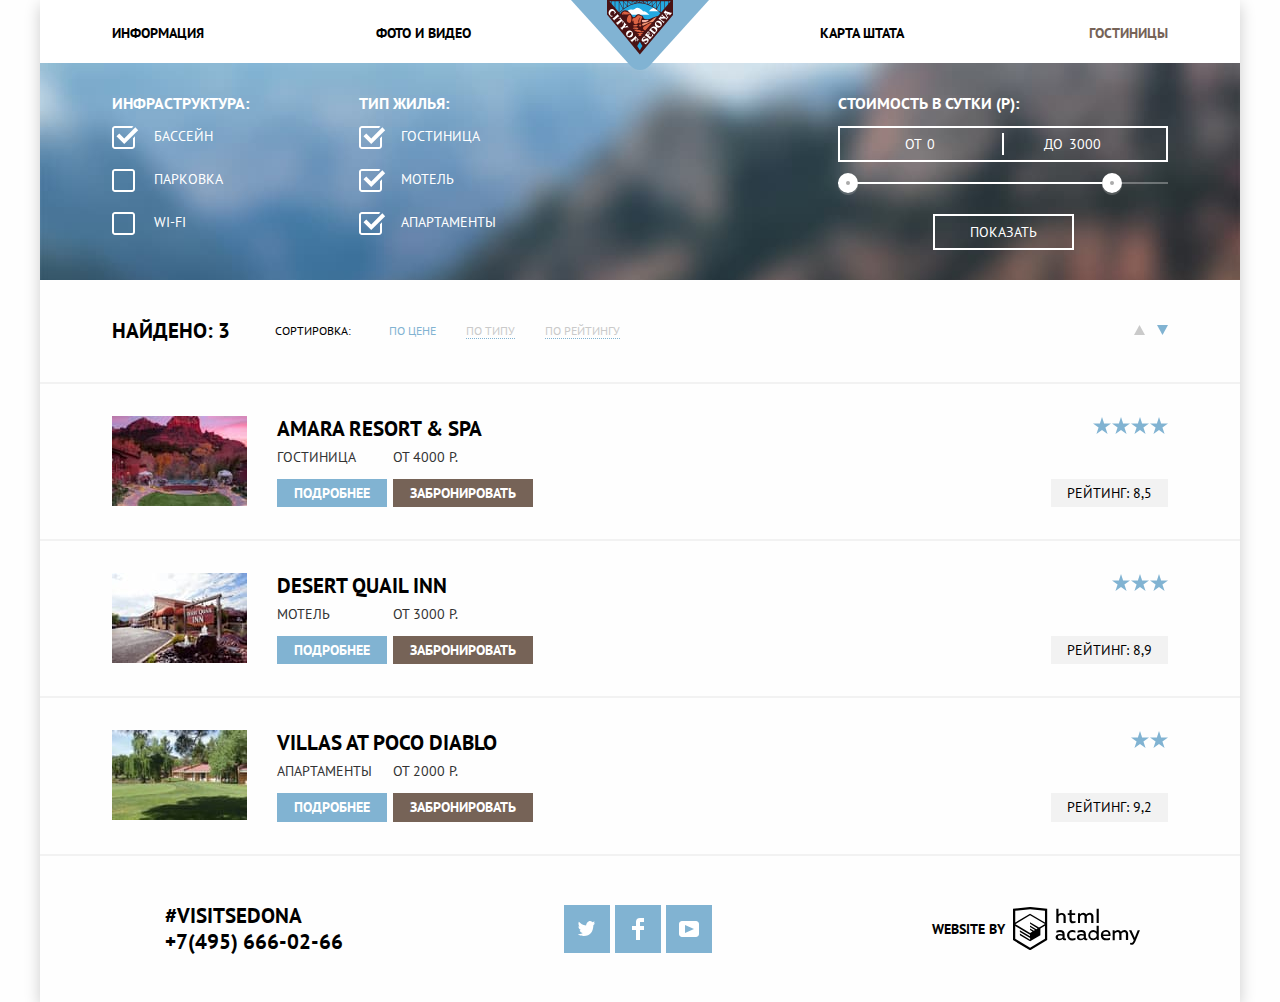
==== catalog.html @ df332812 "Редактирование кода, исправление ошибок" ====
<!DOCTYPE html>
<html lang="ru">

<head>
  <meta charset="utf-8">
  <title>HTML Academy: Седона</title>
  <link href="https://fonts.googleapis.com/css?family=PT+Sans:400,700&display=swap" rel="stylesheet">
  <link href="css/normalize.css" rel="stylesheet">
  <link href="css/style.css" rel="stylesheet">
</head>

<body class="catalog-index">

  <div class="container">
    <header class="page-header">
      <nav class="main-navigation">
        <a href="index.html" class="logo-link">
          <img class="logo-image" src="img/svg/logo-sedona.svg" width="145" height="70" alt="логотип Седона">
        </a>
        <ul class="menu-list">
          <li class="menu-item">
            <a class="menu-link" href="#">Информация</a>
          </li>
          <li class="menu-item">
            <a class="menu-link" href="#">Фото и видео</a>
          </li>
          <li class="menu-item">
            <a class="menu-link" href="#">Карта штата</a>
          </li>
          <li class="menu-item">
            <a class="menu-link menu-link--active">Гостиницы</a>
          </li>
        </ul>
      </nav>
    </header>

    <main>
      <section class="filter">
        <h1 class="visually-hidden">Каталог</h1>
        <form class="filter-form" action="https://echo.htmlacademy.ru" method="post">
          <fieldset class="filter-form-group filter-form-group-first">
            <legend class="filter-heading">Инфраструктура:</legend>
            <ul class="filter-list">
              <li class="filter-item">
                <input class="input-checkbox visually-hidden" id="pool" type="checkbox" name="pool" checked>
                <label for="pool">Бассейн</label>
              </li>
              <li class="filter-item">
                <input class="input-checkbox visually-hidden" id="parking" type="checkbox" name="parking">
                <label for="parking">Парковка</label>
              </li>
              <li class="filter-item">
                <input class="input-checkbox visually-hidden" id="wi-fi" type="checkbox" name="wi-fi">
                <label for="wi-fi">Wi-Fi</label>
              </li>
            </ul>
          </fieldset>
          <fieldset class="filter-form-group filter-form-group-second">
            <legend class="filter-heading">Тип жилья:</legend>
            <ul class="filter-list">
              <li class="filter-item">
                <input class="input-checkbox visually-hidden" id="hotel" type="checkbox" name="hotel" checked>
                <label for="hotel">Гостиница</label>
              </li>
              <li class="filter-item">
                <input class="input-checkbox visually-hidden" id="motel" type="checkbox" name="motel" checked>
                <label for="motel">Мотель</label>
              </li>
              <li class="filter-item">
                <input class="input-checkbox visually-hidden" id="apartments" type="checkbox" name="apartments" checked>
                <label for="apartments">Апартаменты</label>
              </li>
            </ul>
          </fieldset>
          <fieldset class="filter-form-group filter-form-group-third">
            <legend class="filter-heading">Стоимость в сутки (Р):</legend>
            <p class="filter-form-controls">
              <label class="min-price" for="from">от
                <input id="from" class="input-text" type="number" name="min-price" value="0">
              </label>
              <label class="max-price" for="before">до
                <input id="before" class="input-text" type="number" name="max-price" value="3000">
              </label>
            </p>
            <div class="range-controls">
              <div class="scale">
                <div class="bar"></div>
              </div>
              <div class="range-toggle range-toggle-min"></div>
              <div class="range-toggle range-toggle-max"></div>
            </div>
            <button class="button button-tertiary filter-button" type="submit">показать</button>
          </fieldset>
        </form>
      </section>
      <section class="sorting">
        <b class="sorting-title">Найдено: <span class="sorting-title-quantity">3</span></b>
        <h2 class="sorting-subheading">Сортировка:</h2>
        <ul class="sorting-list">
          <li class="sorting-item">
            <input id="price-sorting" class="visually-hidden" type="radio" name="radio" value="price" checked>
            <label class="sorting-label" for="price-sorting">По цене</label>
          </li>
          <li class="sorting-item">
            <input id="type-sorting" class="visually-hidden" type="radio" name="radio" value="type">
            <label class="sorting-label" for="type-sorting">По типу</label>
          </li>
          <li class="sorting-item">
            <input id="rating-sorting" class="visually-hidden" type="radio" name="radio" value="rating">
            <label class="sorting-label" for="rating-sorting">По рейтингу</label>
          </li>
          <li class="sorting-item">
            <input id="rating-sorting-up" class="visually-hidden" type="radio" name="radio-icon" value="up">
            <label class="sorting-label sorting-label--icon" for="rating-sorting-up">
              <span class="visually-hidden">Сортировка по рейтингу вверх</span>
              <svg class="icon icon-up" aria-hidden="true" version="1.1" xmlns="http://www.w3.org/2000/svg"
                xmlns:xlink="http://www.w3.org/1999/xlink" x="0px" y="0px" width="11px" height="10px"
                viewBox="0 0 11 10" enable-background="new 0 0 11 10" xml:space="preserve">
                <polygon points="5.5,0 0,10 11,10 " />
              </svg>
            </label>
          </li>
          <li class="sorting-item">
            <input id="rating-sorting-down" class="visually-hidden" type="radio" name="radio-icon" value="down"
              checked>
            <label class="sorting-label sorting-label--icon" for="rating-sorting-down">
              <span class="visually-hidden">Сортировка по рейтингу вниз</span>
              <svg class="icon icon-down" aria-hidden="true" version="1.1" id="Layer_1"
                xmlns="http://www.w3.org/2000/svg" xmlns:xlink="http://www.w3.org/1999/xlink" x="0px" y="0px"
                width="11px" height="10px" viewBox="0 0 11 10" enable-background="new 0 0 11 10" xml:space="preserve">
                <polyline points="5.5,10 0,0 11,0 " />
              </svg>
            </label>
          </li>
        </ul>
      </section>
      <section class="search-results">
        <h2 class="visually-hidden">Результаты поиска</h2>
        <ul class="catalog-list">
          <li class="catalog-item">
            <div class="catalog-content-wrapper-left">
              <h3 class="catalog-heading">
                <a class="catalog-link" href="#">Amara Resort & Spa</a>
              </h3>
              <div class="catalog-inner-wrapper">
                <div class="catalog-discription-wrapper">
                  <span class="catalog-type">Гостиница</span>
                  <a class="button button-secondary button--details" href="#">Подробнее</a>
                </div>
                <div class="catalog-discription-wrapper">
                  <span class="catalog-cost">От 4000 Р.</span>
                  <button class="button button-primary button--order" type="button">Забронировать</button>
                </div>
              </div>
            </div>
            <div class="catalog-content-wrapper-right">
              <ul class="rating-stars-list">
                <li class="rating-stars-item"></li>
                <li class="rating-stars-item"></li>
                <li class="rating-stars-item"></li>
                <li class="rating-stars-item"></li>
              </ul>
              <span class="catalog-item-rating">Рейтинг: 8,5</span>
            </div>
            <img class="catalog-image" src="img/hotels/amara.jpg" width="135" height="90" alt="Картинка гостиницы">
          </li>
          <li class="catalog-item">
            <div class="catalog-content-wrapper-left">
              <h3 class="catalog-heading">
                <a class="catalog-link" href="#">Desert Quail Inn</a>
              </h3>
              <div class="catalog-inner-wrapper">
                <div class="catalog-discription-wrapper">
                  <span class="catalog-type">Мотель</span>
                  <a class="button button-secondary button--details" href="#">Подробнее</a>
                </div>
                <div class="catalog-discription-wrapper">
                  <span class="catalog-cost">От 3000 Р.</span>
                  <button class="button button-primary button--order" type="button">Забронировать</button>
                </div>
              </div>
            </div>
            <div class="catalog-content-wrapper-right">
              <ul class="rating-stars-list">
                <li class="rating-stars-item"></li>
                <li class="rating-stars-item"></li>
                <li class="rating-stars-item"></li>
              </ul>
              <span class="catalog-item-rating">Рейтинг: 8,9</span>
            </div>
            <img class="catalog-image" src="img/hotels/desert.jpg" width="135" height="90" alt="Картинка мотеля">
          </li>
          <li class="catalog-item">
            <div class="catalog-content-wrapper-left">
              <h3 class="catalog-heading">
                <a class="catalog-link" href="#">Villas at Poco Diablo</a>
              </h3>
              <div class="catalog-inner-wrapper">
                <div class="catalog-discription-wrapper">
                  <span class="catalog-type">Апартаменты</span>
                  <a class="button button-secondary button--details" href="#">Подробнее</a>
                </div>
                <div class="catalog-discription-wrapper">
                  <span class="catalog-cost">От 2000 Р.</span>
                  <button class="button button-primary button--order" type="button">Забронировать</button>
                </div>
              </div>
            </div>
            <div class="catalog-content-wrapper-right">
              <ul class="rating-stars-list">
                <li class="rating-stars-item"></li>
                <li class="rating-stars-item"></li>
              </ul>
              <span class="catalog-item-rating">Рейтинг: 9,2</span>
            </div>
            <img class="catalog-image" src="img/hotels/villas.jpg" width="135" height="90" alt="Картинка аппартаментов">
          </li>
        </ul>
      </section>
    </main>

    <footer class="page-footer">
      <p class="footer-contact">
        <a class="link-hashtag" href="#">#visitsedona</a><br>
        <a class="link-phone" href="tel:+7495660266">+7(495) 666-02-66</a>
      </p>
      <ul class="social-list">
        <li class="social-item">
          <a class="social-link" href="https://twitter.com/?lang=ru"><span class="visually-hidden">Twitter</span>
            <svg class="social-icon" aria-hidden="true" xmlns="http://www.w3.org/2000/svg"
              xmlns:xlink="http://www.w3.org/1999/xlink" width="17" height="15" viewBox="0 0 17 15">
              <path
                d="M10.95.144c1.685-.496 2.984.27 3.577 1.179.673-.231 1.331-.481 2.011-.708a2.345 2.345 0 0 1-.857 1.768c.685.17 1.304-.491 1.304-.491-.169 1-1.006 1.788-1.563 2.024-.231 6.75-3.175 11.217-10.077 11.082h-.446c-.41 0-4.164-.46-4.898-1.887 2.271.196 3.893-.422 4.693-1.177-.96-.3-2.679-.477-2.979-2.95.349.106.564.228 1.19.119C1.705 8.247.374 7.53.448 5.33c.285.328 1.067.536 1.34.472C1.085 5.561-.182 2.442.894.85c1.818 1.854 3.735 3.606 7.152 3.773C8.254 2.33 9.183.793 10.95.144z" />
            </svg></a>
        </li>
        <li class="social-item">
          <a class="social-link" href="https://www.facebook.com/"><span class="visually-hidden">Facebook</span>
            <svg class="social-icon" aria-hidden="true" xmlns="http://www.w3.org/2000/svg" width="12" height="22"
              viewBox="0 0 12 22">
              <path d="M12 4V0H8a4 4 0 0 0-4 4v4H0v4h4v10h4V12h4V8H8V4h4z" /></svg>
          </a>
        </li>
        <li class="social-item">
          <a class="social-link" href="https://www.youtube.com/"><span class="visually-hidden">Youtube</span>
            <svg class="social-icon" aria-hidden="true" xmlns="http://www.w3.org/2000/svg"
              xmlns:xlink="http://www.w3.org/1999/xlink" width="20" height="16" viewBox="0 0 20 16">
              <path
                d="M17 0H3C1.35 0 0 1.35 0 3v10c0 1.65 1.35 3 3 3h14c1.65 0 3-1.35 3-3V3c0-1.65-1.35-3-3-3zM6.027 11.998V4.002L15.014 8l-8.987 3.998z" />
            </svg>
          </a>
        </li>
      </ul>
      <p class="footer-copyright">
        <span class="copyright-text">Website by</span>
        <a class="copyright-link" href="https://htmlacademy.ru/intensive/htmlcss"><span class="visually-hidden">HTML
            ACADEMY</span>
          <svg class="copyright-icon" aria-hidden="true" data-name="Layer 1" xmlns="http://www.w3.org/2000/svg"
            viewBox="0 0 108.08 36.85">
            <path
              d="M44.61,26.88a2,2,0,0,0,.55-0.1v1.33a3.25,3.25,0,0,1-1.18.21,1.67,1.67,0,0,1-1.67-1,4.84,4.84,0,0,1-3.14,1.08c-1.51,0-2.91-.83-2.91-2.55,0-2.13,2-2.79,3.71-2.79a11.08,11.08,0,0,1,2.17.25v-0.3c0-1-.76-1.77-2.19-1.77a7.42,7.42,0,0,0-3,.64v-1.7a10.21,10.21,0,0,1,3.19-.55c2.36,0,3.81,1.12,3.81,3.65v3a0.54,0.54,0,0,0,.49.59h0.17Zm-6.44-1.13A1.35,1.35,0,0,0,39.63,27h0.11a3.39,3.39,0,0,0,2.41-1V24.58a9.72,9.72,0,0,0-1.81-.21c-1,0-2.16.33-2.16,1.38h0Zm12.36-6.11a5,5,0,0,1,2.57.64V22a4.08,4.08,0,0,0-2.3-.7,2.75,2.75,0,1,0,0,5.49,5,5,0,0,0,2.43-.64v1.71a6.27,6.27,0,0,1-2.76.57A4.21,4.21,0,0,1,46,24.51q0-.21,0-0.41a4.32,4.32,0,0,1,4.18-4.46h0.38Zm12.17,7.24a2,2,0,0,0,.55-0.1v1.33a3.25,3.25,0,0,1-1.18.21,1.67,1.67,0,0,1-1.67-1,4.84,4.84,0,0,1-3.14,1.08c-1.51,0-2.91-.83-2.91-2.55,0-2.13,2-2.79,3.71-2.79a11.08,11.08,0,0,1,2.17.25v-0.3c0-1-.76-1.77-2.19-1.77a7.42,7.42,0,0,0-3,.64v-1.7a10.21,10.21,0,0,1,3.19-.55c2.36,0,3.81,1.12,3.81,3.65v3a0.54,0.54,0,0,0,.49.59h0.17Zm-6.44-1.13A1.35,1.35,0,0,0,57.73,27h0.11a3.39,3.39,0,0,0,2.41-1V24.58a9.72,9.72,0,0,0-1.81-.21c-1.06,0-2.16.33-2.16,1.38h0ZM73,16V28.2H71.35V26.88a3.88,3.88,0,0,1-3.19,1.54,4.4,4.4,0,0,1,0-8.78,3.81,3.81,0,0,1,3,1.3V16H73Zm-4.53,5.22a2.76,2.76,0,1,0,0,5.52A2.86,2.86,0,0,0,71.15,25V23A2.91,2.91,0,0,0,68.49,21.27ZM79,19.64c3.31,0,4.46,2.68,3.92,5.09H76.7c0.21,1.5,1.67,2.11,3.19,2.11a6.11,6.11,0,0,0,2.64-.59v1.6a7.14,7.14,0,0,1-3,.57C77,28.42,74.78,27,74.78,24a4.18,4.18,0,0,1,4-4.39H79Zm0.09,1.54a2.28,2.28,0,0,0-2.44,2.1v0.06H81.3A2,2,0,0,0,79.13,21.18Zm5.73,7V19.87h1.65v1a3.81,3.81,0,0,1,2.78-1.27A2.86,2.86,0,0,1,91.89,21a4.12,4.12,0,0,1,2.91-1.33A3.06,3.06,0,0,1,98,23V28.2h-1.9V23.05a1.59,1.59,0,0,0-1.42-1.75H94.42a2.8,2.8,0,0,0-2.07,1.12V28.2h-1.9V23.05A1.59,1.59,0,0,0,89,21.31H88.8a3,3,0,0,0-2.21,1.29v5.63H84.86Zm21.31-8.33h1.9l-3.91,9.46c-0.9,2.17-2.09,2.86-3.35,2.86a4.76,4.76,0,0,1-1.1-.14V30.46a2.86,2.86,0,0,0,.85.12c0.9,0,1.58-.64,2.07-1.9l0.17-.42-4-8.4h2l2.86,6.29ZM38.73,1.46V6.22a3.81,3.81,0,0,1,2.7-1.14,3.25,3.25,0,0,1,3.44,3.4v5.15H43V8.72a1.81,1.81,0,0,0-1.61-2h-0.3a2.93,2.93,0,0,0-2.32,1.39v5.52h-1.9V1.46h1.9ZM49.94,2.31v3h3V6.91h-3v3.81c0,1.1.5,1.46,1.58,1.46a4.49,4.49,0,0,0,1.69-.33v1.6A6.8,6.8,0,0,1,51,13.8a2.55,2.55,0,0,1-2.86-2.74V6.89H46.58V5.26h1.5V2.74Zm5.4,11.31V5.28H57v1A3.81,3.81,0,0,1,59.77,5a2.86,2.86,0,0,1,2.6,1.33A4.12,4.12,0,0,1,65.28,5,3.06,3.06,0,0,1,68.44,8.4v5.21h-1.9V8.46a1.59,1.59,0,0,0-1.42-1.75H64.89a2.8,2.8,0,0,0-2.07,1.12v5.78h-1.9V8.46A1.59,1.59,0,0,0,59.5,6.71H59.27A3,3,0,0,0,57.06,8v5.63H55.34ZM71.17,1.45H73V13.6H71.17V1.45ZM14.71,0H14.55L0,1.54V28.21l14.55,8.66,14.55-8.66V1.54Zm12.5,27.1L14.55,34.64,1.9,27.12V16.18l12.59,7.5V25L5.86,19.9v1.31l8.68,5.21v1.39L5.87,22.65V24l8.68,5.21,8.75-5.24V18.31L27.2,16V27.12Zm0-12.53-3.48,2-1.6,1L14.51,13v1.31L21,18.23H21l-0.14.09-1,.54-5.37-3.2V17l4.24,2.52-1,.67-3.2-1.9v1.31l2.1,1.24L14.5,22.1,2,14.65,14.51,7.11Zm0-1.32L14.49,5.76,1.91,13.25v-10L14.56,1.92,27.21,3.25v10h0Z"
              transform="translate(0 -0.02)" />
          </svg>
        </a>
      </p>
    </footer>
  </div>

</body>

</html>
---- css/style.css ----
html {
  box-sizing: border-box;
}

body {
  margin: 0;
  padding: 0;
  font-family: 'PT Sans', Arial sans-serif;
  font-size: 14px;
  font-weight: 700;
  color: #000000;
  text-transform: uppercase;
  background-color: #f2f2f2;
  background-position: top center;
  background-repeat: no-repeat;
}

html { 
  box-sizing: border-box; 
}

*, *::before, 
*::after { 
  box-sizing: inherit; 
}

.catalog-index {
  background-color: #fefefe;
}

.visually-hidden:not(:focus):not(:active),
input[type="checkbox"].visually-hidden,
input[type="radio"].visually-hidden {
  position: absolute;
  width: 1px;
  height: 1px;
  margin: -1px;
  border: 0;
  padding: 0;
  white-space: nowrap;
  clip-path: inset(100%);
  clip: rect(0 0 0 0);
  overflow: hidden;
}

a {
  text-decoration: none;
}

img {
  max-width: 100%;
}

.container {
  position: relative;
  max-width: 1200px;
  margin: 0 auto;
  box-shadow: 0 5px 15px 0 rgba(0, 1, 1, 0.2);
}

/* ----------------------------Header------------------------------------- */

.page-header {
  background-color: #ffffff;
}

.menu-list {
  list-style: none;
  display: flex;
  flex-wrap: wrap;
  align-items: center;
  padding: 0;
  margin: 0;
}

.menu-link {
  color: #000000;
  line-height: 26px;
}

.menu-link:hover,
.menu-link:focus {
  color: #81b3d2;
}

.menu-link:active {
  color: #cacaca;
}

fieldset {
  border: none;
}

.logo-link {
  position: fixed;
  top: 0;
  left: 50%;
  transform: translateX(-50%);
  z-index: 1;
}

.menu-item {
  width: 25%;
  margin-top: 20px;
  margin-bottom: 17px;
}

.menu-item:nth-child(4n+3),
.menu-item:nth-child(4n+4) {
  text-align: right;
}

.main-navigation {
  padding: 0 72px;
}


/* ----------------------------Main------------------------------------- */

.greeting {
  position: relative;
  background-image: url("../img/background/backgroundlogo.jpg");
  background-repeat: no-repeat;
  text-align: center;
  padding: 75px 0;
}

.advantages {
  background-color: #ffffff;
}

.advantages-heading {
  font-size: 21px;
  line-height: 26px;
  width: 617px;
  margin:0 auto;
  text-align: center;
  padding-top: 60px;
  padding-bottom: 30px;
}

.advantages-text {
  line-height: 26px;
  font-weight: 400;
  color: #333333;
  text-align: center;
  margin: 0;
  padding-bottom: 52px;
}

.advantages-list {
  display: flex;
  flex-wrap: wrap;
  list-style: none;
  margin: 0;
  padding: 0;
  list-style-type: none; 
  counter-reset: item; 
}

.advantages-item-wrapper::before,
.advantages-item:nth-child(n+3)::before {
  content: '- №'counter(item)' -'; /* Добавляем к числам скобку */ 
  counter-increment: item; /* Задаём имя счетчика */
  font-weight: 400;
  margin-bottom: 25px;
}

.search {
  background-color: #ffffff;
  padding-top: 55px;
}

.search-heading {
  max-width: 445px;
  font-size: 30px;
  line-height: 36px;
  text-align: center;
  margin: 0 auto;
  margin-bottom: 38px;
}

.search-text {
  line-height: 24px;
  font-weight: 400;
  color: #333333;
  width: 450px;
  text-align: center;
  margin: 0 auto;
  margin-bottom: 53px;
}

.button {
  color: #ffffff;
  border: none;
  text-transform: uppercase;
  text-align: center;
  font-weight: 700;
  cursor: pointer;
  font-size: 14px;
}

.button-primary {
  background-color: #766357;
  padding: 0;
  padding: 6px 17px;
}

.search-modal-button {
  width: 570px;
  font-size: 21px;
  line-height: 26px;
  position: relative;
  display: block;
  margin: 0 auto;
  padding: 35px 100px;
}

.button-primary:hover,
.button-primary:focus {
  background-color: #604e43;
}

.button-primary:active {
  background-color: #503e33;
  color: #928a85;
}

.search-form {
  background-color: #ffffff;
  width: 570px;
  display: flex;
  flex-wrap: wrap;
  position: absolute;
  left: 50%;
  transform: translatex(-50%);
  padding: 55px;
  box-shadow: 3px 3px 7px 0px rgb(0, 0, 0, 0.35);
}

.feedback-field {
  background-color: #f2f2f2;
  border: none;
  font-size: 14px;
  font-weight: 700;
  text-transform: uppercase;
}

.feedback-field:hover {
  background-color: #ebebeb;
}

.feedback-field:focus {
  background-color: #ffffff;
  outline-color: #e5e5e5 ;
}

.search-label {
  line-height: 26px;
}

.button-secondary {
  background-color: #81b3d2;
}

.button-secondary:hover,
.button-secondary:focus {
  background-color: #669ec0;
}

.button-secondary:active {
  background-color: #5496bd;
  color: #88b6d1;
}

.catalog-list {
  list-style: none;
  margin: 0;
  padding: 0;
}

.catalog-heading {
  font-size: 21px;
  line-height: 26px;
  margin: 0;
  padding: 0;
  margin-bottom: 7px;
}

.button--details {
  display: inline-block;
  padding: 6px 17px;
}

.catalog-link {
  color: #000000;
}

.catalog-link:hover,
.catalog-link:focus {
  color: #81b3d2;
}

.catalog-link:active {
  color: #cacaca;
}

.catalog-type,
.catalog-cost {
  color: #333333;
  font-weight: 400;
  display: block;
}

.catalog-item-rating {
  background-color: #f2f2f2;
  font-weight: 400;
  display: block;
  padding: 6px 16px;
}

.advantages-title {
  text-align: center;
  font-size: 21px;
  margin: 0;
  max-width: 200px;
  order: -1;
  margin-bottom: 25px;
}

.item-text {
  font-weight: 400;
  margin: 0;
  text-align: center;
}

.advantages-sublist {
  list-style: none;
  margin: 0;
  padding: 0;
  display: flex;
}

.advantages-subtitle {
  font-size: 21px;
  color: #000000;
  margin: 0;
  text-align: center;
  margin-bottom: 30px;
}

.advantages-subtext {
  font-weight: 400;
  color: #333333;
  text-align: center;
  margin: 0;
}

.infrastructure {
  border: none;
}

.filter-heading {
  font-size: 16px;
  line-height: 21px;
  color: #ffffff;
  margin-bottom: 12px;
}

.filter {
  background-image: url("../img/background/filterbackground.jpg");
  background-repeat: no-repeat;
}

.filter-list,
.sorting-list {
  list-style: none;
  margin: 0;
  padding: 0;
}

.input-checkbox + label {
  color: #ffffff;
  font-weight: 400;
  cursor: pointer;
}

.input-text {
  background-color: transparent;
  border: 2px solid #ffffff;
}

.input-text[type="text"] {
  color: #ffffff;
  text-transform: uppercase;
  font-weight: 400;
}

.filter-button {
  background-color: transparent;
  border: 2px solid #ffffff;
  font-weight: 400;
  padding: 8px 35px;
  display: block;
  margin: 0 auto;
}

.filter-button:hover,
.filter-button:focus {
  background-color: #ffffff;
  color: #000000;
}

.sorting {
  background-color: #fefefe;
  display: flex;
  align-items: center;
  padding: 32px 72px;
  border-bottom: 2px solid #f2f2f2;
}

.search-results {
  background-color: #fefefe;
}

.sorting-title,
.sortting-title-quantity {
  font-size: 21px;
  line-height: 26px;
}

.sorting-title {
  margin-right: 45px;
}

.sorting-subheading {
  font-size: 12px;
  line-height: 18px;
  font-weight: 400;
  margin-right: 38px;
}

.sorting-label {
  font-size: 12px;
  line-height: 18px;
  font-weight: 400;
}

.menu-link--active {
  color: #766357;
}

.menu-link--active:hover,
.menu-link--active:focus,
.menu-link--active:active {
  color:  #766357;
}

.search-submit {
  width: 100%;
  font-size: 21px;
  line-height: 26px;
  padding: 20px 50px;
}

.advatages-heading-wrapper {
  display: flex;
  flex-direction: column;
}

.poligon {
  position: absolute;
  bottom: -2px;
  left: 0;
  width: 100%;
  fill: #ffffff;
}

.advantages-item {
  display: flex;
  flex-wrap: wrap;
}

.advantages-item:nth-child(1),
.advantages-item:nth-child(2) {
  width: 100%;
}

.advantages-item:nth-child(n+3),
.advantages-subitem {
  background-color: #eeeeee;
  max-width: calc(100% / 3);
  padding: 40px 69px 40px;
  flex-direction: column;
  align-items: center;
  display: flex;
}

.advantages-subitem {
  display: flex;
  flex-direction: column;
  align-items: center;
  padding: 40px 55px 40px;
}

.advantages-item-wrapper {
  max-width: 400px;
  display: flex;
  flex-direction: column;
  align-items: center;
  background-color: #81b3d2;
  color: #ffffff;
  padding: 40px 60px 40px;
}

.field-wrapper {
  margin: 0;
  margin-bottom: 30px;
  display: flex;
  justify-content: space-between;
  align-items: center;
}

.field-wrapper:nth-child(1),
.field-wrapper:nth-child(2) {
  width: 100%;
}

.field-wrapper:nth-child(3),
.field-wrapper:nth-child(4) {
  width: 50%;
}

.field-wrapper:nth-child(4) {
  padding-left: 53px;
}

.sorting-list {
  display: flex;
  flex-grow: 1;
}

.sorting-item:nth-child(-n+2) {
  margin-right: 30px;
}

.sorting-item:nth-child(3) {
  margin-right: auto;
}

.sorting-item:last-of-type {
  margin-left: 12px;
}

.catalog-item {
  display: flex;
  border-bottom: 2px solid #f2f2f2;
  padding: 32px 72px;
}

.catalog-image {
  order: -1;
  margin-right: 30px;
}

.rating-stars-list {
  list-style: none;
  margin: 0;
  padding: 0;
  display: flex;
}

.filter-form {
  display: flex;
  padding: 30px 72px;
}

.filter-item:not(:last-child) {
  margin-bottom: 20px;
}

.catalog-content-wrapper {
  display: flex;
  flex-wrap: wrap;
}

.advantages-subitem::before {
  content: "";
  display: block;
  width: 80px;
  height: 82px;
  background-repeat: no-repeat;
  background-position: center;
  background-size: contain;
  margin-bottom: 30px;
}

.advantages-subitem--house::before {
  background-image: url("../img/svg/icon-house.svg");
}

.advantages-subitem--burger::before {
  background-image: url("../img/svg/icon-burger.svg");
}

.advantages-subitem--box::before {
  background-image: url("../img/svg/icon-box.svg");
}

.advantages-image-right {
  width: 800px;
  height: 256px;
  background: url("../img/background/sedona.jpg") no-repeat center;
}

.advatages-image-left {
  width: 800px;
  height: 256px;
  background: url("../img/background/devil-bridge.jpg") no-repeat center;
  order: -1;
}

.catalog-content-wrapper-left {
  margin-right: auto;
}

input[type="radio"] + label {
  border-bottom: 1px dotted #81b3d2;
  color: #cacaca;
  cursor: pointer;
}

input[type="radio"]:checked + label {
  color: #81b3d2;
  border-bottom: none; 
}

input::-webkit-outer-spin-button,
input::-webkit-inner-spin-button {
    display: none;
}

input::-webkit-inner-spin-button {
  display: none;
}

.feedback-field-date {
  width: 345px;
  padding-top: 14px;
  padding-right: 9px;
  padding-bottom: 14px;
  padding-left: 13px;
}

.feedback-field-number {
  width: 114px;
  padding: 14px 13px;
  text-align: center;
}

.feedback-field-date::after {
  content: "";
  width: 25px;
  height: 25px;
  background: url("../img/svg/calendar.svg") no-repeat center;
}

.input-checkbox + label::before {
  content: "";
  background-image: url("../img/svg/checkbox-off.svg");
  background-position: left;
  background-repeat: no-repeat;
  display: inline-block;
  vertical-align: middle;
  margin-right: 15px;
  width: 27px;
  height: 23px;
  cursor: pointer;
}

.input-checkbox:checked + label::before {
  content: "";
  background-image: url("../img/svg/checkbox-on.svg");
  background-position: left;
  background-repeat: no-repeat;
  display: inline-block;
  vertical-align: middle;
  margin-right: 15px;
  width: 27px;
  height: 23px;
  cursor: pointer;
}

.filter-form-group {
  margin: 0;
  padding: 0;
}

.filter-form-group-first {
  margin-right: 110px;
}

.rating-stars-list {
  list-style: none;
  margin: 0;
}

.rating-stars-item {
  width: 19px;
  height: 19px;
  background-image: url("../img/svg/star.svg");
  background-repeat: no-repeat;
  background-position: center;
}

.catalog-content-wrapper-right {
  display: flex;
  flex-direction: column;
  justify-content: space-between;
  align-items: flex-end;
}

.map {
  display: block;
}

.advantages-item-simple .advantages-title {
  width: 160px;
}

.icon {
  fill: #cacaca;
}

input[type="radio"]:hover + label {
  color: #81b3d2;
  border-bottom: none;
}

input[type="radio"]:active + label {
  color: #000000;
  border-bottom: none;
}

input[type="radio"] + .sorting-label--icon {
  border-bottom: none;
}

.filter-form-group-third {
  margin-left: auto;
}

/*---------------------- Фильтр-------------------------------- */

.filter-form-group-third {
  width: 330px;
}

.filter-form-controls {
  position: relative;
  margin: 0;
  margin-bottom: 20px;
  height: 36px;
  border: 2px solid #ffffff;
}

.filter-form-controls::after {
  content: "";
  position: absolute;
  width: 2px;
  height: 22px;
  background-color: #ffffff;
  top: 50%;
  left: 50%;
  transform: translate(-50%,-50%);
}

.filter-form-controls label {
  font-size: 14px;
  line-height: 32px;
  cursor: pointer;
  color: #ffffff;
  font-weight: 400;
}

.filter-form-controls .min-price,
.filter-form-controls .max-price {
  width: 90px;
  padding-left: 65px;
}

.filter-form-controls input {
  width: 50px;
  margin: 0;
  border: none;
  color: #ffffff;
}

.range-controls {
  position: relative;
  margin-bottom: 30px;
}

.scale {
  height: 2px;
  background: rgba(255, 255, 255, 0.3);
}

.bar {
  width: 80%;
  height: 2px;
  background-color: #ffffff;
}

.range-toggle {
  position: absolute;
  top: -9px;
  width: 20px;
  height: 23px;
  background-image: url("../img/svg/filter-button.svg");
  background-position: center;
  background-repeat: no-repeat;
  cursor: pointer;
}

.range-toggle-min {
  left: 0;
}

.range-toggle-max {
  left: 80%;
}
/*------------------- Фильтр--------------------------------- */

input[type="radio"]:checked + label svg {
  fill: #81b3d2;
}

.sorting-label--icon:hover svg {
  fill: #000000;
}

.sorting-label--icon:active svg {
  fill:#81b3d2;
}

.catalog-inner-wrapper {
  display: flex;
}

.catalog-discription-wrapper:not(:last-child) {
  margin-right: 6px;
}

.catalog-type,
.catalog-cost {
  margin-bottom: 14px;
}

/* Тренеровачные стили */
.form-show {
  display: none;
}
/* -------------------- */
/* ----------------------------Footer------------------------------------- */

.page-footer {
  display: flex;
  justify-content: space-between;
  align-items: center;
  padding-top: 35px;
  padding-right: 100px;
  padding-bottom: 35px;
  padding-left: 125px;
  background-color: #fefefe;
}

.page-footer--position {
  position: absolute;
  width: 100%;
  bottom: 0;
  background-color: rgba(253, 253, 253, 0.9);
}

.footer-contact {
  margin: 0;
}

.link-hashtag,
.link-phone {
  font-size: 21px;
  line-height: 26px;
  color: #000000;
}

.link-hashtag:hover,
.link-phone:hover {
  text-decoration: underline;
}

.social-list {
  list-style: none;
  display: flex;
  padding: 0;
}

.social-item:not(:last-child) {
  margin-right: 5px;
}

.social-link {
  width: 46px;
  height: 48px;
  background-color: #81b3d2;
  display: flex;
  justify-content: center;
  align-items: center;
}

.footer-copyright {
  display: flex;
  align-items: center;
  margin: 0;
}

.copyright-link {
  display: block;
  width: 127px;
}

.copyright-link:hover .copyright-icon,
.copyright-link:focus .copyright-icon {
  fill: #81b3d2;
}

.copyright-link:active .copyright-icon {
  fill: #bdbbbc;
}

.copyright-text {
  margin-right: 8px;
  line-height: 26px;
}

.social-link:hover,
.social-link:focus {
  background-color: #669ec0;
}

.social-link:active {
  background-color: #5496bd;
}

.social-link:active .social-icon {
  opacity: 0.5;
}

.copyright-icon {
  display: block;
}

.social-icon {
  fill: #ffffff;
}
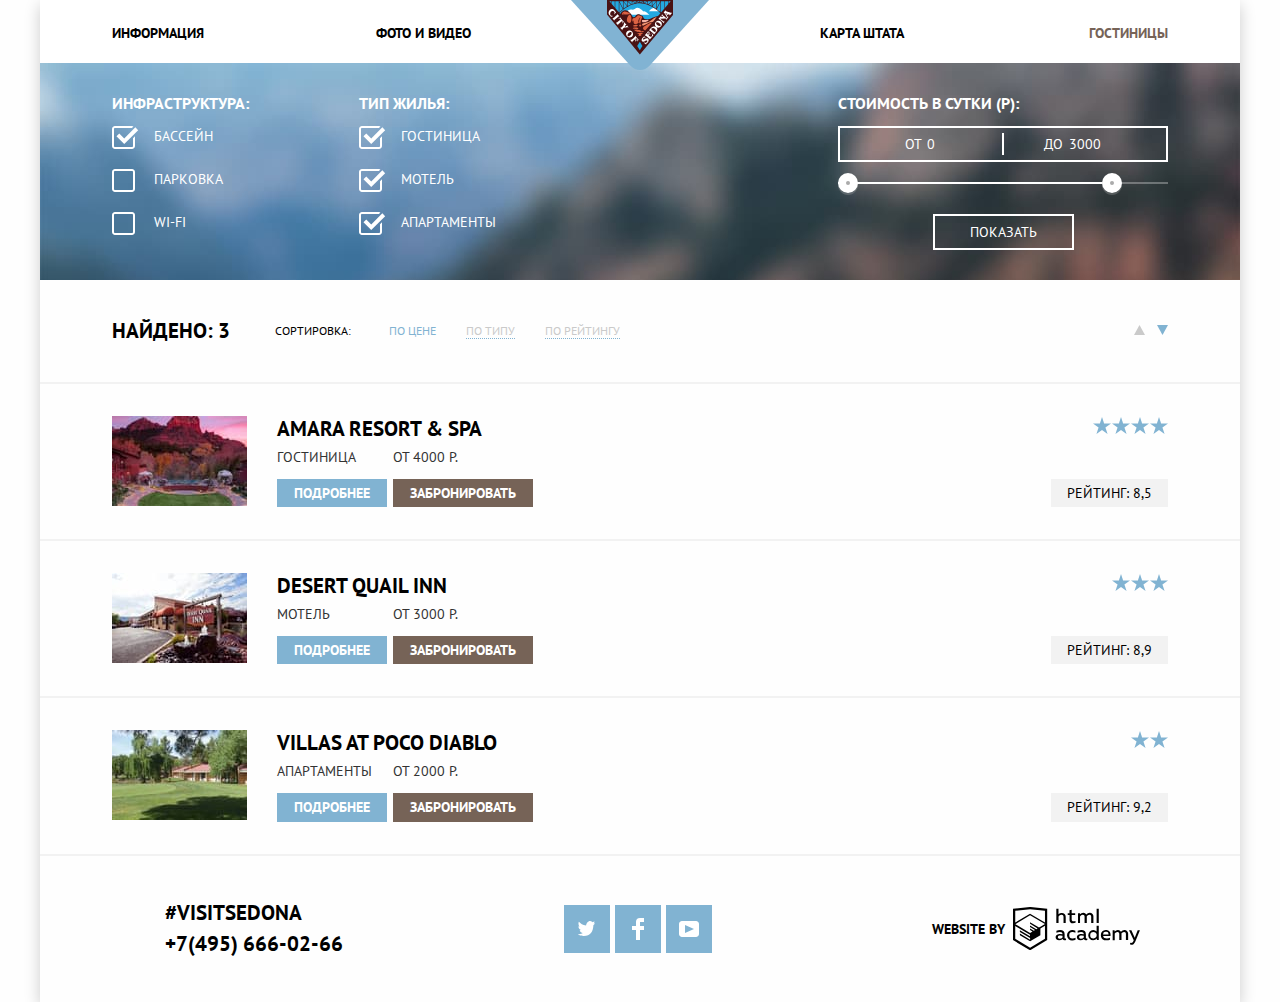
==== commit 3b786b92: "Добавил кнопки в форму поиска" ====
--- a/catalog.html
+++ b/catalog.html
@@ -221,7 +221,7 @@
 
     <footer class="page-footer">
       <p class="footer-contact">
-        <a class="link-hashtag" href="#">#visitsedona</a><br>
+        <a class="link-hashtag" href="#">#visitsedona</a>
         <a class="link-phone" href="tel:+7495660266">+7(495) 666-02-66</a>
       </p>
       <ul class="social-list">
--- a/css/style.css
+++ b/css/style.css
@@ -244,6 +244,7 @@
   font-size: 14px;
   font-weight: 700;
   text-transform: uppercase;
+  flex-grow: 1;
 }
 
 .feedback-field:hover {
@@ -256,6 +257,7 @@
 }
 
 .search-label {
+  width: 114px;
   line-height: 26px;
 }
 
@@ -514,10 +516,10 @@
 }
 
 .field-wrapper {
+  position: relative;
   margin: 0;
   margin-bottom: 30px;
   display: flex;
-  justify-content: space-between;
   align-items: center;
 }
 
@@ -645,7 +647,6 @@
 }
 
 .feedback-field-date {
-  width: 345px;
   padding-top: 14px;
   padding-right: 9px;
   padding-bottom: 14px;
@@ -656,13 +657,6 @@
   width: 114px;
   padding: 14px 13px;
   text-align: center;
-}
-
-.feedback-field-date::after {
-  content: "";
-  width: 25px;
-  height: 25px;
-  background: url("../img/svg/calendar.svg") no-repeat center;
 }
 
 .input-checkbox + label::before {
@@ -857,8 +851,77 @@
   margin-bottom: 14px;
 }
 
+.calendar {
+  position: absolute;
+  right: 15px;
+  border: none;
+  padding: 0;
+  margin: 0;
+  outline: none;
+  background-color: transparent;
+}
+
+.icon-calendar {
+  fill: #cacaca;
+}
+
+.calendar:hover svg,
+.calendar:focus svg {
+  fill: #000000;
+}
+
+.calendar:active svg {
+  fill: #81b3d2;
+}
+
+.input-checkbox:disabled + label {
+  color: #6a6a6a;
+}
+
+.button-increase {
+  position: absolute;
+  border: none;
+  padding: 0;
+  margin: 0;
+}
+
+.inner-wrapper {
+  position: relative;
+}
+
+.button-minus::before {
+  content: "";
+  position: absolute;
+  top: -23px;
+  left: 20px;
+  width: 10px;
+  height: 3px;
+  background-color: #818181;
+}
+
+.button-plus::before {
+  content: "";
+  position: absolute;
+  top: -23px;
+  right: -95px;
+  width: 10px;
+  height: 3px;
+  background-color: #818181;
+}
+
+.button-plus::after {
+  content: "";
+  position: absolute;
+  top: -23px;
+  right: -95px;
+  width: 10px;
+  height: 3px;
+  background-color: #818181;
+  transform: rotate(90deg);
+}
+
 /* Тренеровачные стили */
-.form-show {
+.form-hide {
   display: none;
 }
 /* -------------------- */
@@ -883,6 +946,8 @@
 }
 
 .footer-contact {
+  display: flex;
+  flex-direction: column;
   margin: 0;
 }
 
@@ -893,6 +958,10 @@
   color: #000000;
 }
 
+.link-hashtag {
+  margin-bottom: 5px;
+}
+
 .link-hashtag:hover,
 .link-phone:hover {
   text-decoration: underline;
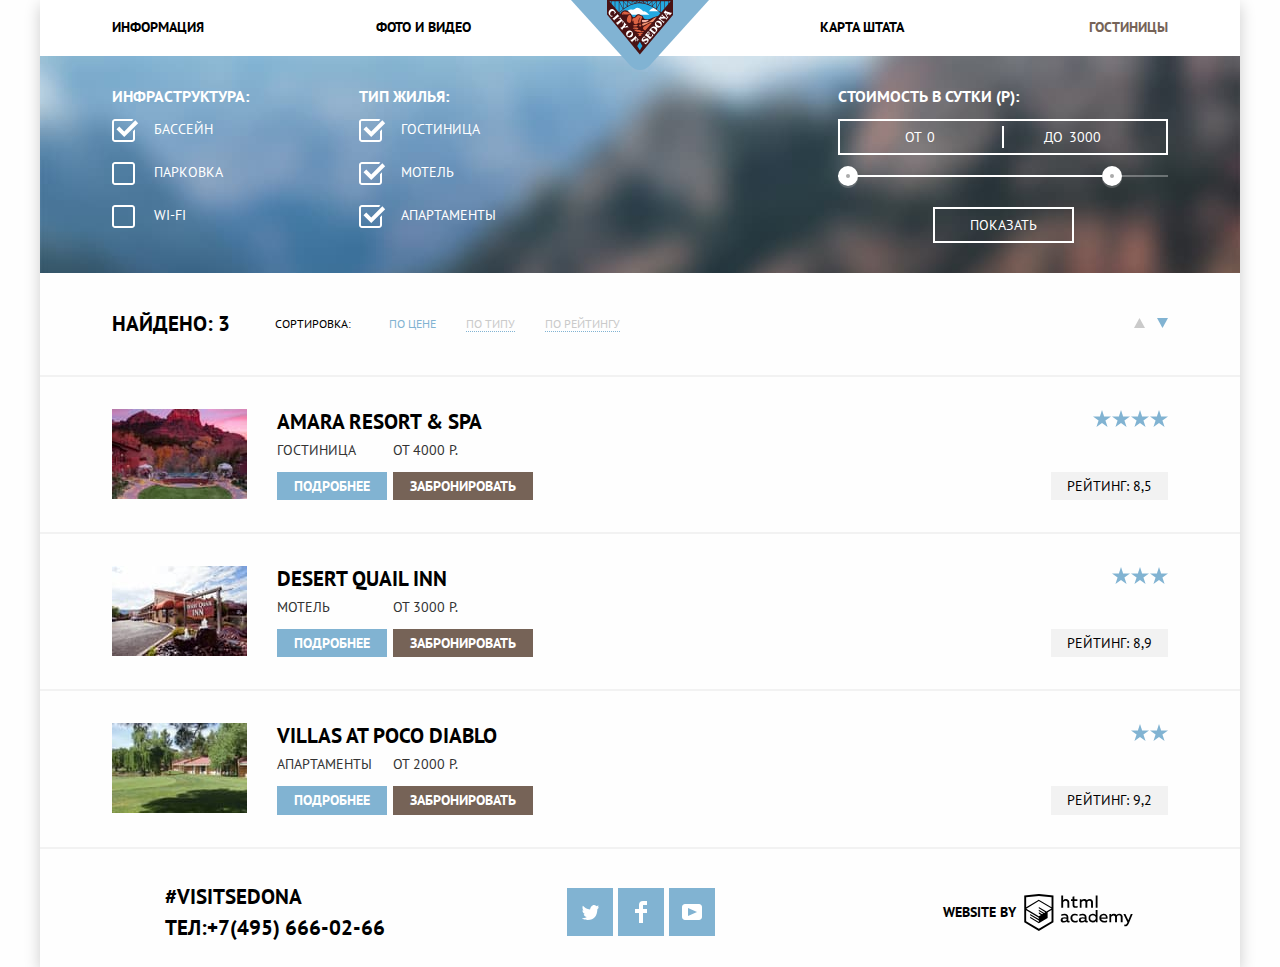
==== commit c4e72c37: "Редактирование кода первой страницы под Pixel Perfect" ====
--- a/catalog.html
+++ b/catalog.html
@@ -86,8 +86,12 @@
               <div class="scale">
                 <div class="bar"></div>
               </div>
-              <div class="range-toggle range-toggle-min"></div>
-              <div class="range-toggle range-toggle-max"></div>
+              <button class="range-toggle range-toggle-min" type="button">
+                <span class="visually-hidden">Стоимость от</span>
+              </button>
+              <button class="range-toggle range-toggle-max" type="button">
+                <span class="visually-hidden">Стоимость до</span>
+              </button>
             </div>
             <button class="button button-tertiary filter-button" type="submit">показать</button>
           </fieldset>
@@ -121,8 +125,7 @@
             </label>
           </li>
           <li class="sorting-item">
-            <input id="rating-sorting-down" class="visually-hidden" type="radio" name="radio-icon" value="down"
-              checked>
+            <input id="rating-sorting-down" class="visually-hidden" type="radio" name="radio-icon" value="down" checked>
             <label class="sorting-label sorting-label--icon" for="rating-sorting-down">
               <span class="visually-hidden">Сортировка по рейтингу вниз</span>
               <svg class="icon icon-down" aria-hidden="true" version="1.1" id="Layer_1"
@@ -222,7 +225,7 @@
     <footer class="page-footer">
       <p class="footer-contact">
         <a class="link-hashtag" href="#">#visitsedona</a>
-        <a class="link-phone" href="tel:+7495660266">+7(495) 666-02-66</a>
+        <a class="link-phone" href="tel:+7495660266">тел:+7(495) 666-02-66</a>
       </p>
       <ul class="social-list">
         <li class="social-item">
@@ -255,7 +258,7 @@
         <a class="copyright-link" href="https://htmlacademy.ru/intensive/htmlcss"><span class="visually-hidden">HTML
             ACADEMY</span>
           <svg class="copyright-icon" aria-hidden="true" data-name="Layer 1" xmlns="http://www.w3.org/2000/svg"
-            viewBox="0 0 108.08 36.85">
+            viewBox="0 0 108.08 36.85" width="109" height="37">
             <path
               d="M44.61,26.88a2,2,0,0,0,.55-0.1v1.33a3.25,3.25,0,0,1-1.18.21,1.67,1.67,0,0,1-1.67-1,4.84,4.84,0,0,1-3.14,1.08c-1.51,0-2.91-.83-2.91-2.55,0-2.13,2-2.79,3.71-2.79a11.08,11.08,0,0,1,2.17.25v-0.3c0-1-.76-1.77-2.19-1.77a7.42,7.42,0,0,0-3,.64v-1.7a10.21,10.21,0,0,1,3.19-.55c2.36,0,3.81,1.12,3.81,3.65v3a0.54,0.54,0,0,0,.49.59h0.17Zm-6.44-1.13A1.35,1.35,0,0,0,39.63,27h0.11a3.39,3.39,0,0,0,2.41-1V24.58a9.72,9.72,0,0,0-1.81-.21c-1,0-2.16.33-2.16,1.38h0Zm12.36-6.11a5,5,0,0,1,2.57.64V22a4.08,4.08,0,0,0-2.3-.7,2.75,2.75,0,1,0,0,5.49,5,5,0,0,0,2.43-.64v1.71a6.27,6.27,0,0,1-2.76.57A4.21,4.21,0,0,1,46,24.51q0-.21,0-0.41a4.32,4.32,0,0,1,4.18-4.46h0.38Zm12.17,7.24a2,2,0,0,0,.55-0.1v1.33a3.25,3.25,0,0,1-1.18.21,1.67,1.67,0,0,1-1.67-1,4.84,4.84,0,0,1-3.14,1.08c-1.51,0-2.91-.83-2.91-2.55,0-2.13,2-2.79,3.71-2.79a11.08,11.08,0,0,1,2.17.25v-0.3c0-1-.76-1.77-2.19-1.77a7.42,7.42,0,0,0-3,.64v-1.7a10.21,10.21,0,0,1,3.19-.55c2.36,0,3.81,1.12,3.81,3.65v3a0.54,0.54,0,0,0,.49.59h0.17Zm-6.44-1.13A1.35,1.35,0,0,0,57.73,27h0.11a3.39,3.39,0,0,0,2.41-1V24.58a9.72,9.72,0,0,0-1.81-.21c-1.06,0-2.16.33-2.16,1.38h0ZM73,16V28.2H71.35V26.88a3.88,3.88,0,0,1-3.19,1.54,4.4,4.4,0,0,1,0-8.78,3.81,3.81,0,0,1,3,1.3V16H73Zm-4.53,5.22a2.76,2.76,0,1,0,0,5.52A2.86,2.86,0,0,0,71.15,25V23A2.91,2.91,0,0,0,68.49,21.27ZM79,19.64c3.31,0,4.46,2.68,3.92,5.09H76.7c0.21,1.5,1.67,2.11,3.19,2.11a6.11,6.11,0,0,0,2.64-.59v1.6a7.14,7.14,0,0,1-3,.57C77,28.42,74.78,27,74.78,24a4.18,4.18,0,0,1,4-4.39H79Zm0.09,1.54a2.28,2.28,0,0,0-2.44,2.1v0.06H81.3A2,2,0,0,0,79.13,21.18Zm5.73,7V19.87h1.65v1a3.81,3.81,0,0,1,2.78-1.27A2.86,2.86,0,0,1,91.89,21a4.12,4.12,0,0,1,2.91-1.33A3.06,3.06,0,0,1,98,23V28.2h-1.9V23.05a1.59,1.59,0,0,0-1.42-1.75H94.42a2.8,2.8,0,0,0-2.07,1.12V28.2h-1.9V23.05A1.59,1.59,0,0,0,89,21.31H88.8a3,3,0,0,0-2.21,1.29v5.63H84.86Zm21.31-8.33h1.9l-3.91,9.46c-0.9,2.17-2.09,2.86-3.35,2.86a4.76,4.76,0,0,1-1.1-.14V30.46a2.86,2.86,0,0,0,.85.12c0.9,0,1.58-.64,2.07-1.9l0.17-.42-4-8.4h2l2.86,6.29ZM38.73,1.46V6.22a3.81,3.81,0,0,1,2.7-1.14,3.25,3.25,0,0,1,3.44,3.4v5.15H43V8.72a1.81,1.81,0,0,0-1.61-2h-0.3a2.93,2.93,0,0,0-2.32,1.39v5.52h-1.9V1.46h1.9ZM49.94,2.31v3h3V6.91h-3v3.81c0,1.1.5,1.46,1.58,1.46a4.49,4.49,0,0,0,1.69-.33v1.6A6.8,6.8,0,0,1,51,13.8a2.55,2.55,0,0,1-2.86-2.74V6.89H46.58V5.26h1.5V2.74Zm5.4,11.31V5.28H57v1A3.81,3.81,0,0,1,59.77,5a2.86,2.86,0,0,1,2.6,1.33A4.12,4.12,0,0,1,65.28,5,3.06,3.06,0,0,1,68.44,8.4v5.21h-1.9V8.46a1.59,1.59,0,0,0-1.42-1.75H64.89a2.8,2.8,0,0,0-2.07,1.12v5.78h-1.9V8.46A1.59,1.59,0,0,0,59.5,6.71H59.27A3,3,0,0,0,57.06,8v5.63H55.34ZM71.17,1.45H73V13.6H71.17V1.45ZM14.71,0H14.55L0,1.54V28.21l14.55,8.66,14.55-8.66V1.54Zm12.5,27.1L14.55,34.64,1.9,27.12V16.18l12.59,7.5V25L5.86,19.9v1.31l8.68,5.21v1.39L5.87,22.65V24l8.68,5.21,8.75-5.24V18.31L27.2,16V27.12Zm0-12.53-3.48,2-1.6,1L14.51,13v1.31L21,18.23H21l-0.14.09-1,.54-5.37-3.2V17l4.24,2.52-1,.67-3.2-1.9v1.31l2.1,1.24L14.5,22.1,2,14.65,14.51,7.11Zm0-1.32L14.49,5.76,1.91,13.25v-10L14.56,1.92,27.21,3.25v10h0Z"
               transform="translate(0 -0.02)" />
--- a/css/style.css
+++ b/css/style.css
@@ -101,8 +101,8 @@
 
 .menu-item {
   width: 25%;
-  margin-top: 20px;
-  margin-bottom: 17px;
+  margin-top: 14px;
+  margin-bottom: 16px;
 }
 
 .menu-item:nth-child(4n+3),
@@ -122,7 +122,7 @@
   background-image: url("../img/background/backgroundlogo.jpg");
   background-repeat: no-repeat;
   text-align: center;
-  padding: 75px 0;
+  padding: 76px 0;
 }
 
 .advantages {
@@ -136,7 +136,8 @@
   margin:0 auto;
   text-align: center;
   padding-top: 60px;
-  padding-bottom: 30px;
+  padding-bottom: 26px;
+  line-height: 26px;
 }
 
 .advantages-text {
@@ -146,6 +147,7 @@
   text-align: center;
   margin: 0;
   padding-bottom: 52px;
+  line-height: 26px;
 }
 
 .advantages-list {
@@ -167,8 +169,9 @@
 }
 
 .search {
+  position: relative;
   background-color: #ffffff;
-  padding-top: 55px;
+  padding-top: 69px;
 }
 
 .search-heading {
@@ -177,7 +180,7 @@
   line-height: 36px;
   text-align: center;
   margin: 0 auto;
-  margin-bottom: 38px;
+  margin-bottom: 24px;
 }
 
 .search-text {
@@ -210,10 +213,9 @@
   width: 570px;
   font-size: 21px;
   line-height: 26px;
-  position: relative;
   display: block;
   margin: 0 auto;
-  padding: 35px 100px;
+  padding: 24px 100px;
 }
 
 .button-primary:hover,
@@ -234,7 +236,7 @@
   position: absolute;
   left: 50%;
   transform: translatex(-50%);
-  padding: 55px;
+  padding: 58px;
   box-shadow: 3px 3px 7px 0px rgb(0, 0, 0, 0.35);
 }
 
@@ -325,18 +327,22 @@
   text-align: center;
   font-size: 21px;
   margin: 0;
-  max-width: 200px;
+  max-width: 151px;
   order: -1;
   margin-bottom: 25px;
+  line-height: 21px;
 }
 
 .item-text {
   font-weight: 400;
   margin: 0;
   text-align: center;
+  max-width: 100%;
+  line-height: 21px;
 }
 
 .advantages-sublist {
+  width: 100%;
   list-style: none;
   margin: 0;
   padding: 0;
@@ -348,14 +354,17 @@
   color: #000000;
   margin: 0;
   text-align: center;
-  margin-bottom: 30px;
+  margin-bottom: 24px;
+  line-height: 21px;
 }
 
 .advantages-subtext {
+  max-width: 100%;
   font-weight: 400;
   color: #333333;
   text-align: center;
   margin: 0;
+  line-height: 21px;
 }
 
 .infrastructure {
@@ -384,7 +393,6 @@
 .input-checkbox + label {
   color: #ffffff;
   font-weight: 400;
-  cursor: pointer;
 }
 
 .input-text {
@@ -491,8 +499,8 @@
 .advantages-item:nth-child(n+3),
 .advantages-subitem {
   background-color: #eeeeee;
-  max-width: calc(100% / 3);
-  padding: 40px 69px 40px;
+  width: calc(100% / 3);
+  padding: 47px 69px 40px;
   flex-direction: column;
   align-items: center;
   display: flex;
@@ -502,23 +510,24 @@
   display: flex;
   flex-direction: column;
   align-items: center;
-  padding: 40px 55px 40px;
+  padding: 55px 55px 82px;
 }
 
 .advantages-item-wrapper {
   max-width: 400px;
   display: flex;
   flex-direction: column;
+  flex-shrink: 0;
   align-items: center;
   background-color: #81b3d2;
   color: #ffffff;
-  padding: 40px 60px 40px;
+  padding: 47px 47px 40px;
 }
 
 .field-wrapper {
   position: relative;
   margin: 0;
-  margin-bottom: 30px;
+  margin-bottom: 23px;
   display: flex;
   align-items: center;
 }
@@ -531,6 +540,7 @@
 .field-wrapper:nth-child(3),
 .field-wrapper:nth-child(4) {
   width: 50%;
+  margin-bottom: 48px;
 }
 
 .field-wrapper:nth-child(4) {
@@ -594,7 +604,7 @@
   background-repeat: no-repeat;
   background-position: center;
   background-size: contain;
-  margin-bottom: 30px;
+  margin-bottom: 24px;
 }
 
 .advantages-subitem--house::before {
@@ -610,13 +620,13 @@
 }
 
 .advantages-image-right {
-  width: 800px;
+  flex-grow: 1;
   height: 256px;
   background: url("../img/background/sedona.jpg") no-repeat center;
 }
 
 .advatages-image-left {
-  width: 800px;
+  flex-grow: 1;
   height: 256px;
   background: url("../img/background/devil-bridge.jpg") no-repeat center;
   order: -1;
@@ -647,10 +657,7 @@
 }
 
 .feedback-field-date {
-  padding-top: 14px;
-  padding-right: 9px;
-  padding-bottom: 14px;
-  padding-left: 13px;
+  padding: 14px 9px;
 }
 
 .feedback-field-number {
@@ -814,7 +821,11 @@
   background-image: url("../img/svg/filter-button.svg");
   background-position: center;
   background-repeat: no-repeat;
+  background-size: contain;
   cursor: pointer;
+  border: none;
+  background-color: transparent;
+  transition: all 0.5s;
 }
 
 .range-toggle-min {
@@ -823,6 +834,13 @@
 
 .range-toggle-max {
   left: 80%;
+}
+
+.range-toggle-min:hover,
+.range-toggle-min:focus,
+.range-toggle-max:hover,
+.range-toggle-max:focus {
+  transform: scale(1.2);
 }
 /*------------------- Фильтр--------------------------------- */
 
@@ -853,7 +871,7 @@
 
 .calendar {
   position: absolute;
-  right: 15px;
+  right: 8px;
   border: none;
   padding: 0;
   margin: 0;
@@ -878,49 +896,80 @@
   color: #6a6a6a;
 }
 
+.inner-wrapper {
+  position: relative;
+}
+
 .button-increase {
   position: absolute;
   border: none;
   padding: 0;
   margin: 0;
-}
-
-.inner-wrapper {
-  position: relative;
-}
-
-.button-minus::before {
+  top: 50%;
+  transform: translateY(-50%);
+  width: 11px;
+  height: 11px;
+  background-color: transparent;
+  outline: none;
+  cursor: pointer;
+}
+
+.button-increase::before,
+.button-increase::after {
   content: "";
   position: absolute;
-  top: -23px;
-  left: 20px;
-  width: 10px;
+  top: 50%;
+  left: 0;
+  transform: translateY(-50%);
+  width: 100%;
   height: 3px;
   background-color: #818181;
 }
 
-.button-plus::before {
-  content: "";
-  position: absolute;
-  top: -23px;
-  right: -95px;
-  width: 10px;
-  height: 3px;
-  background-color: #818181;
+.button-minus {
+  left: 15px;
+}
+
+.button-plus {
+  right: 15px;
 }
 
 .button-plus::after {
-  content: "";
-  position: absolute;
-  top: -23px;
-  right: -95px;
-  width: 10px;
-  height: 3px;
-  background-color: #818181;
-  transform: rotate(90deg);
+  transform: translateY(-50%) rotate(90deg);
+}
+
+.button-increase:hover::before,
+.button-increase:hover::after,
+.button-increase:focus::before,
+.button-increase:focus::after {
+  background-color: #000000;
+}
+
+.button-increase:active::before,
+.button-increase:active::after {
+  background-color: #81b3d2;
 }
 
 /* Тренеровачные стили */
+
+@keyframes show {
+  0% {
+    transform: translateY(-300px);
+  }
+
+  70% {
+    transform: translateY(30px);
+  }
+
+  90% {
+    transform: translateY(-10px);
+  }
+
+  100% {
+    transform: translateY(0);
+  }
+}
+
 .form-hide {
   display: none;
 }
@@ -932,8 +981,8 @@
   justify-content: space-between;
   align-items: center;
   padding-top: 35px;
-  padding-right: 100px;
-  padding-bottom: 35px;
+  padding-right: 89px;
+  padding-bottom: 26px;
   padding-left: 125px;
   background-color: #fefefe;
 }
@@ -971,6 +1020,8 @@
   list-style: none;
   display: flex;
   padding: 0;
+  margin: 0;
+  margin-right: 46px;
 }
 
 .social-item:not(:last-child) {
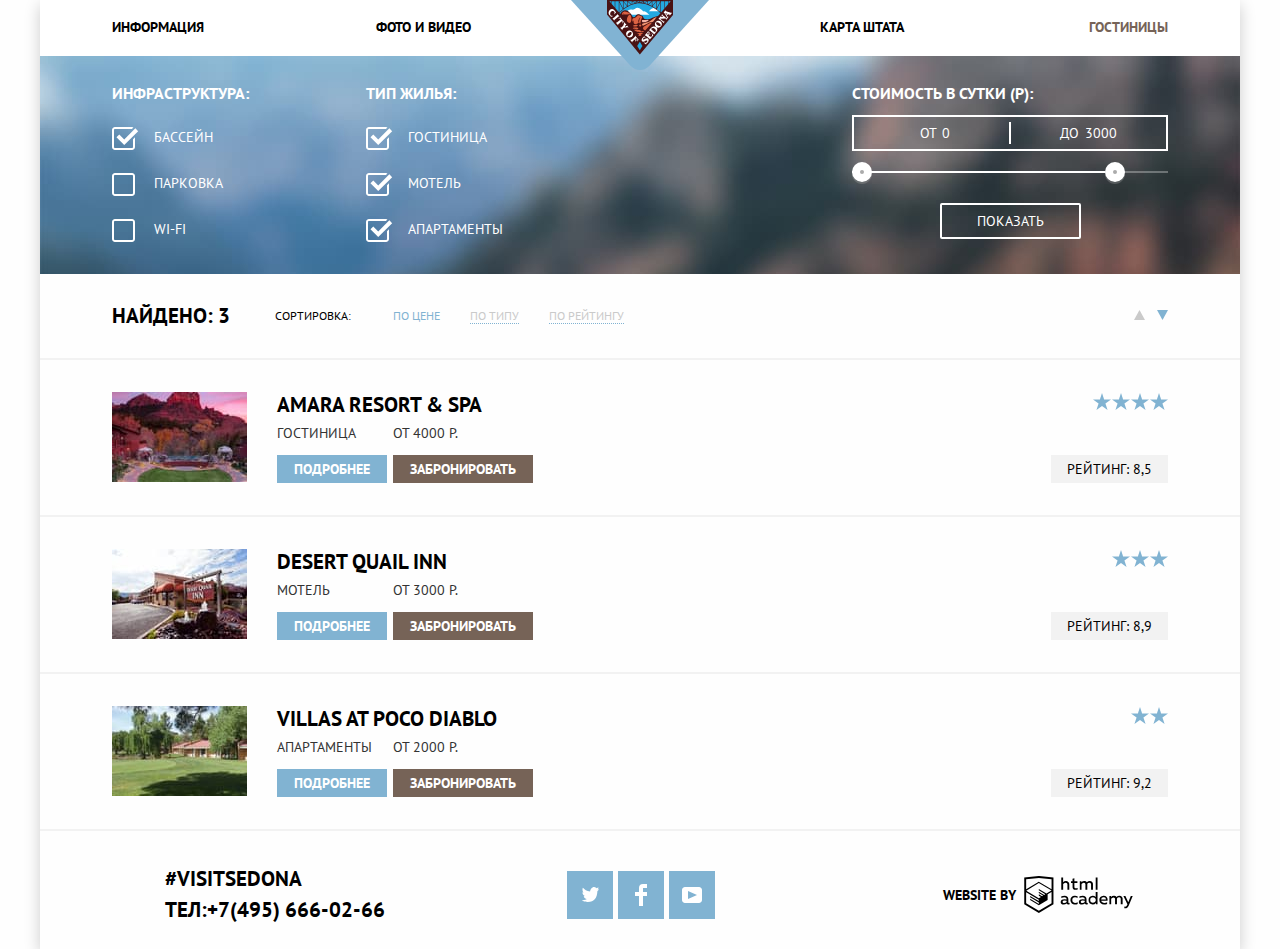
==== commit 6f1e3328: "Продолжаю редактировать код второй страницы под PP" ====
--- a/catalog.html
+++ b/catalog.html
@@ -73,7 +73,7 @@
             </ul>
           </fieldset>
           <fieldset class="filter-form-group filter-form-group-third">
-            <legend class="filter-heading">Стоимость в сутки (Р):</legend>
+            <legend class="filter-heading filter-heading-third">Стоимость в сутки (Р):</legend>
             <p class="filter-form-controls">
               <label class="min-price" for="from">от
                 <input id="from" class="input-text" type="number" name="min-price" value="0">
--- a/css/style.css
+++ b/css/style.css
@@ -375,7 +375,7 @@
   font-size: 16px;
   line-height: 21px;
   color: #ffffff;
-  margin-bottom: 12px;
+  margin-bottom: 23px;
 }
 
 .filter {
@@ -409,8 +409,12 @@
 .filter-button {
   background-color: transparent;
   border: 2px solid #ffffff;
-  font-weight: 400;
-  padding: 8px 35px;
+  border-radius: 2px;
+  font-weight: 400;
+  padding-top: 8px;
+  padding-right: 35px;
+  padding-bottom: 8px;
+  padding-left: 35px;
   display: block;
   margin: 0 auto;
 }
@@ -425,7 +429,7 @@
   background-color: #fefefe;
   display: flex;
   align-items: center;
-  padding: 32px 72px;
+  padding: 23px 72px;
   border-bottom: 2px solid #f2f2f2;
 }
 
@@ -447,7 +451,7 @@
   font-size: 12px;
   line-height: 18px;
   font-weight: 400;
-  margin-right: 38px;
+  margin-right: 42px;
 }
 
 .sorting-label {
@@ -584,11 +588,14 @@
 
 .filter-form {
   display: flex;
-  padding: 30px 72px;
+  padding-top: 27px;
+  padding-right: 72px;
+  padding-bottom: 32px;
+  padding-left: 72px;
 }
 
 .filter-item:not(:last-child) {
-  margin-bottom: 20px;
+  margin-bottom: 23px;
 }
 
 .catalog-content-wrapper {
@@ -698,7 +705,7 @@
 }
 
 .filter-form-group-first {
-  margin-right: 110px;
+  margin-right: 117px;
 }
 
 .rating-stars-list {
@@ -754,7 +761,7 @@
 /*---------------------- Фильтр-------------------------------- */
 
 .filter-form-group-third {
-  width: 330px;
+  width: 316px;
 }
 
 .filter-form-controls {
@@ -763,6 +770,10 @@
   margin-bottom: 20px;
   height: 36px;
   border: 2px solid #ffffff;
+}
+
+.filter-heading-third {
+  margin-bottom: 11px;
 }
 
 .filter-form-controls::after {
@@ -787,7 +798,7 @@
 .filter-form-controls .min-price,
 .filter-form-controls .max-price {
   width: 90px;
-  padding-left: 65px;
+  padding-left: 66px;
 }
 
 .filter-form-controls input {
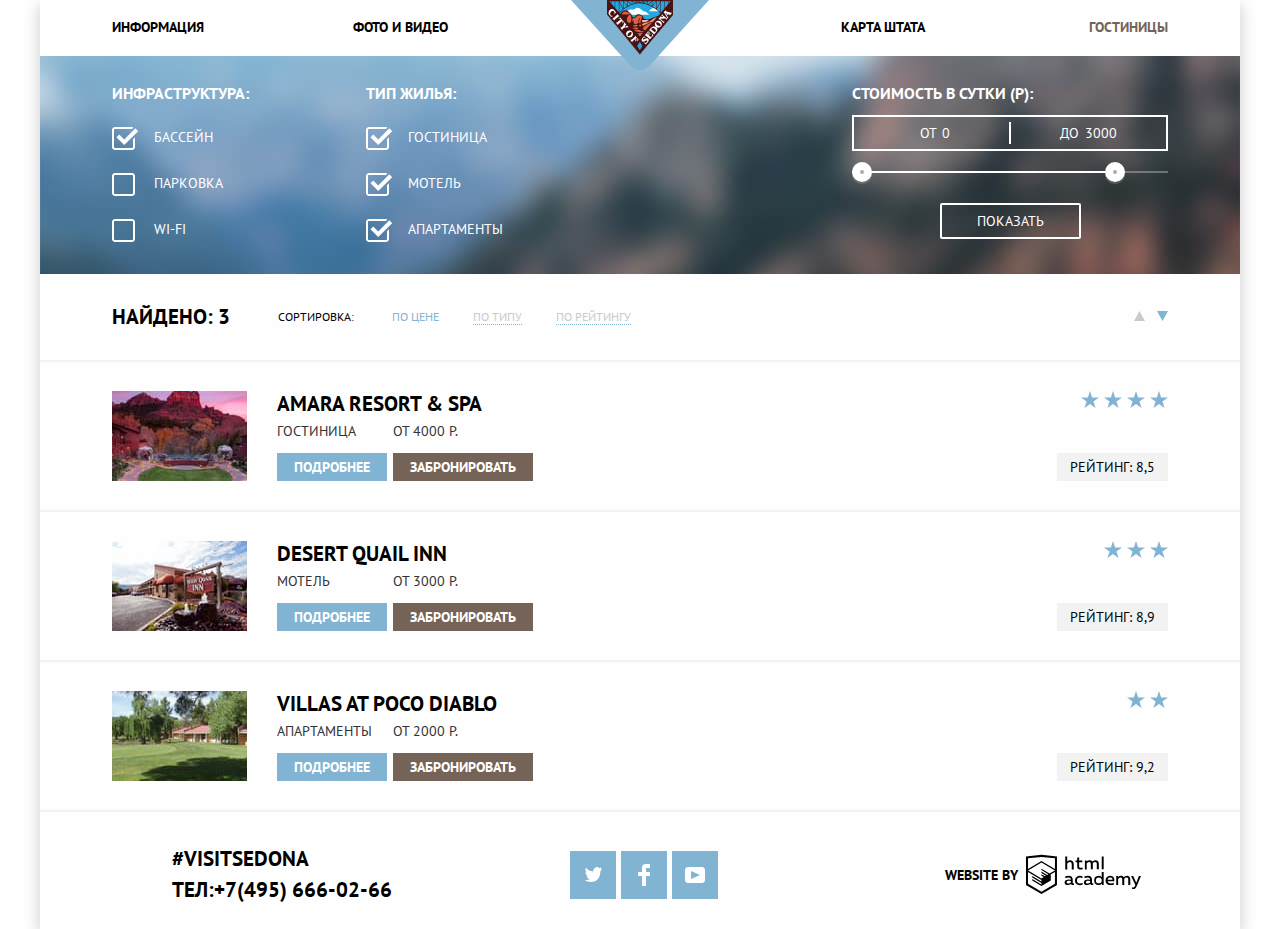
==== commit 965aa6cd: "Добавил Iframe" ====
--- a/catalog.html
+++ b/catalog.html
@@ -258,7 +258,7 @@
         <a class="copyright-link" href="https://htmlacademy.ru/intensive/htmlcss"><span class="visually-hidden">HTML
             ACADEMY</span>
           <svg class="copyright-icon" aria-hidden="true" data-name="Layer 1" xmlns="http://www.w3.org/2000/svg"
-            viewBox="0 0 108.08 36.85" width="109" height="37">
+            viewBox="0 0 108.08 36.85" width="115" height="41">
             <path
               d="M44.61,26.88a2,2,0,0,0,.55-0.1v1.33a3.25,3.25,0,0,1-1.18.21,1.67,1.67,0,0,1-1.67-1,4.84,4.84,0,0,1-3.14,1.08c-1.51,0-2.91-.83-2.91-2.55,0-2.13,2-2.79,3.71-2.79a11.08,11.08,0,0,1,2.17.25v-0.3c0-1-.76-1.77-2.19-1.77a7.42,7.42,0,0,0-3,.64v-1.7a10.21,10.21,0,0,1,3.19-.55c2.36,0,3.81,1.12,3.81,3.65v3a0.54,0.54,0,0,0,.49.59h0.17Zm-6.44-1.13A1.35,1.35,0,0,0,39.63,27h0.11a3.39,3.39,0,0,0,2.41-1V24.58a9.72,9.72,0,0,0-1.81-.21c-1,0-2.16.33-2.16,1.38h0Zm12.36-6.11a5,5,0,0,1,2.57.64V22a4.08,4.08,0,0,0-2.3-.7,2.75,2.75,0,1,0,0,5.49,5,5,0,0,0,2.43-.64v1.71a6.27,6.27,0,0,1-2.76.57A4.21,4.21,0,0,1,46,24.51q0-.21,0-0.41a4.32,4.32,0,0,1,4.18-4.46h0.38Zm12.17,7.24a2,2,0,0,0,.55-0.1v1.33a3.25,3.25,0,0,1-1.18.21,1.67,1.67,0,0,1-1.67-1,4.84,4.84,0,0,1-3.14,1.08c-1.51,0-2.91-.83-2.91-2.55,0-2.13,2-2.79,3.71-2.79a11.08,11.08,0,0,1,2.17.25v-0.3c0-1-.76-1.77-2.19-1.77a7.42,7.42,0,0,0-3,.64v-1.7a10.21,10.21,0,0,1,3.19-.55c2.36,0,3.81,1.12,3.81,3.65v3a0.54,0.54,0,0,0,.49.59h0.17Zm-6.44-1.13A1.35,1.35,0,0,0,57.73,27h0.11a3.39,3.39,0,0,0,2.41-1V24.58a9.72,9.72,0,0,0-1.81-.21c-1.06,0-2.16.33-2.16,1.38h0ZM73,16V28.2H71.35V26.88a3.88,3.88,0,0,1-3.19,1.54,4.4,4.4,0,0,1,0-8.78,3.81,3.81,0,0,1,3,1.3V16H73Zm-4.53,5.22a2.76,2.76,0,1,0,0,5.52A2.86,2.86,0,0,0,71.15,25V23A2.91,2.91,0,0,0,68.49,21.27ZM79,19.64c3.31,0,4.46,2.68,3.92,5.09H76.7c0.21,1.5,1.67,2.11,3.19,2.11a6.11,6.11,0,0,0,2.64-.59v1.6a7.14,7.14,0,0,1-3,.57C77,28.42,74.78,27,74.78,24a4.18,4.18,0,0,1,4-4.39H79Zm0.09,1.54a2.28,2.28,0,0,0-2.44,2.1v0.06H81.3A2,2,0,0,0,79.13,21.18Zm5.73,7V19.87h1.65v1a3.81,3.81,0,0,1,2.78-1.27A2.86,2.86,0,0,1,91.89,21a4.12,4.12,0,0,1,2.91-1.33A3.06,3.06,0,0,1,98,23V28.2h-1.9V23.05a1.59,1.59,0,0,0-1.42-1.75H94.42a2.8,2.8,0,0,0-2.07,1.12V28.2h-1.9V23.05A1.59,1.59,0,0,0,89,21.31H88.8a3,3,0,0,0-2.21,1.29v5.63H84.86Zm21.31-8.33h1.9l-3.91,9.46c-0.9,2.17-2.09,2.86-3.35,2.86a4.76,4.76,0,0,1-1.1-.14V30.46a2.86,2.86,0,0,0,.85.12c0.9,0,1.58-.64,2.07-1.9l0.17-.42-4-8.4h2l2.86,6.29ZM38.73,1.46V6.22a3.81,3.81,0,0,1,2.7-1.14,3.25,3.25,0,0,1,3.44,3.4v5.15H43V8.72a1.81,1.81,0,0,0-1.61-2h-0.3a2.93,2.93,0,0,0-2.32,1.39v5.52h-1.9V1.46h1.9ZM49.94,2.31v3h3V6.91h-3v3.81c0,1.1.5,1.46,1.58,1.46a4.49,4.49,0,0,0,1.69-.33v1.6A6.8,6.8,0,0,1,51,13.8a2.55,2.55,0,0,1-2.86-2.74V6.89H46.58V5.26h1.5V2.74Zm5.4,11.31V5.28H57v1A3.81,3.81,0,0,1,59.77,5a2.86,2.86,0,0,1,2.6,1.33A4.12,4.12,0,0,1,65.28,5,3.06,3.06,0,0,1,68.44,8.4v5.21h-1.9V8.46a1.59,1.59,0,0,0-1.42-1.75H64.89a2.8,2.8,0,0,0-2.07,1.12v5.78h-1.9V8.46A1.59,1.59,0,0,0,59.5,6.71H59.27A3,3,0,0,0,57.06,8v5.63H55.34ZM71.17,1.45H73V13.6H71.17V1.45ZM14.71,0H14.55L0,1.54V28.21l14.55,8.66,14.55-8.66V1.54Zm12.5,27.1L14.55,34.64,1.9,27.12V16.18l12.59,7.5V25L5.86,19.9v1.31l8.68,5.21v1.39L5.87,22.65V24l8.68,5.21,8.75-5.24V18.31L27.2,16V27.12Zm0-12.53-3.48,2-1.6,1L14.51,13v1.31L21,18.23H21l-0.14.09-1,.54-5.37-3.2V17l4.24,2.52-1,.67-3.2-1.9v1.31l2.1,1.24L14.5,22.1,2,14.65,14.51,7.11Zm0-1.32L14.49,5.76,1.91,13.25v-10L14.56,1.92,27.21,3.25v10h0Z"
               transform="translate(0 -0.02)" />
--- a/css/style.css
+++ b/css/style.css
@@ -110,10 +110,21 @@
   text-align: right;
 }
 
-.main-navigation {
-  padding: 0 72px;
-}
-
+.menu-item:nth-child(4n+1) {
+  padding-left: 72px;
+}
+
+.menu-item:nth-child(4n+4) {
+  padding-right: 72px;
+}
+
+.menu-item:nth-child(4n+2) {
+  padding-left: 13px;
+}
+
+.menu-item:nth-child(4n+3) {
+  padding-right: 15px;
+}
 
 /* ----------------------------Main------------------------------------- */
 
@@ -121,6 +132,7 @@
   position: relative;
   background-image: url("../img/background/backgroundlogo.jpg");
   background-repeat: no-repeat;
+  background-position: 0 -55px;
   text-align: center;
   padding: 76px 0;
 }
@@ -171,7 +183,7 @@
 .search {
   position: relative;
   background-color: #ffffff;
-  padding-top: 69px;
+  padding-top: 52px;
 }
 
 .search-heading {
@@ -190,7 +202,7 @@
   width: 450px;
   text-align: center;
   margin: 0 auto;
-  margin-bottom: 53px;
+  margin-bottom: 49px;
 }
 
 .button {
@@ -215,7 +227,7 @@
   line-height: 26px;
   display: block;
   margin: 0 auto;
-  padding: 24px 100px;
+  padding: 30px 100px;
 }
 
 .button-primary:hover,
@@ -235,8 +247,8 @@
   flex-wrap: wrap;
   position: absolute;
   left: 50%;
-  transform: translatex(-50%);
-  padding: 58px;
+  transform: translateX(-50%);
+  padding: 52px 57px;
   box-shadow: 3px 3px 7px 0px rgb(0, 0, 0, 0.35);
 }
 
@@ -247,6 +259,7 @@
   font-weight: 700;
   text-transform: uppercase;
   flex-grow: 1;
+  height: 38px;
 }
 
 .feedback-field:hover {
@@ -288,7 +301,7 @@
   line-height: 26px;
   margin: 0;
   padding: 0;
-  margin-bottom: 7px;
+  margin-bottom: 6px;
 }
 
 .button--details {
@@ -320,7 +333,7 @@
   background-color: #f2f2f2;
   font-weight: 400;
   display: block;
-  padding: 6px 16px;
+  padding: 6px 13px;
 }
 
 .advantages-title {
@@ -429,7 +442,7 @@
   background-color: #fefefe;
   display: flex;
   align-items: center;
-  padding: 23px 72px;
+  padding: 24px 72px;
   border-bottom: 2px solid #f2f2f2;
 }
 
@@ -444,14 +457,14 @@
 }
 
 .sorting-title {
-  margin-right: 45px;
+  margin-right: 48px;
 }
 
 .sorting-subheading {
   font-size: 12px;
   line-height: 18px;
   font-weight: 400;
-  margin-right: 42px;
+  margin-right: 38px;
 }
 
 .sorting-label {
@@ -474,7 +487,7 @@
   width: 100%;
   font-size: 21px;
   line-height: 26px;
-  padding: 20px 50px;
+  padding: 17px 50px;
 }
 
 .advatages-heading-wrapper {
@@ -504,7 +517,7 @@
 .advantages-subitem {
   background-color: #eeeeee;
   width: calc(100% / 3);
-  padding: 47px 69px 40px;
+  padding: 49px 69px 55px;
   flex-direction: column;
   align-items: center;
   display: flex;
@@ -525,13 +538,13 @@
   align-items: center;
   background-color: #81b3d2;
   color: #ffffff;
-  padding: 47px 47px 40px;
+  padding: 47px 48px 40px;
 }
 
 .field-wrapper {
   position: relative;
   margin: 0;
-  margin-bottom: 23px;
+  margin-bottom: 30px;
   display: flex;
   align-items: center;
 }
@@ -544,11 +557,11 @@
 .field-wrapper:nth-child(3),
 .field-wrapper:nth-child(4) {
   width: 50%;
-  margin-bottom: 48px;
+  margin-bottom: 54px;
 }
 
 .field-wrapper:nth-child(4) {
-  padding-left: 53px;
+  padding-left: 51px;
 }
 
 .sorting-list {
@@ -557,7 +570,7 @@
 }
 
 .sorting-item:nth-child(-n+2) {
-  margin-right: 30px;
+  margin-right: 34px;
 }
 
 .sorting-item:nth-child(3) {
@@ -571,7 +584,7 @@
 .catalog-item {
   display: flex;
   border-bottom: 2px solid #f2f2f2;
-  padding: 32px 72px;
+  padding: 29px 72px;
 }
 
 .catalog-image {
@@ -664,7 +677,7 @@
 }
 
 .feedback-field-date {
-  padding: 14px 9px;
+  padding: 0 9px;
 }
 
 .feedback-field-number {
@@ -714,11 +727,15 @@
 }
 
 .rating-stars-item {
-  width: 19px;
-  height: 19px;
+  width: 18px;
+  height: 17px;
   background-image: url("../img/svg/star.svg");
   background-repeat: no-repeat;
   background-position: center;
+}
+
+.rating-stars-item {
+  margin-left: 5px;
 }
 
 .catalog-content-wrapper-right {
@@ -961,6 +978,12 @@
   background-color: #81b3d2;
 }
 
+.location {
+  background: url("../img/background/map.jpg") no-repeat center;
+  background-size: contain;
+  min-height: 593px;
+}
+
 /* Тренеровачные стили */
 
 @keyframes show {
@@ -991,10 +1014,10 @@
   display: flex;
   justify-content: space-between;
   align-items: center;
-  padding-top: 35px;
-  padding-right: 89px;
+  padding-top: 34px;
+  padding-right: 87px;
   padding-bottom: 26px;
-  padding-left: 125px;
+  padding-left: 132px;
   background-color: #fefefe;
 }
 
@@ -1003,6 +1026,10 @@
   width: 100%;
   bottom: 0;
   background-color: rgba(253, 253, 253, 0.9);
+  padding-top: 31px;
+  padding-right: 87px;
+  padding-bottom: 33px;
+  padding-left: 126px;
 }
 
 .footer-contact {
@@ -1032,7 +1059,7 @@
   display: flex;
   padding: 0;
   margin: 0;
-  margin-right: 46px;
+  margin-right: 49px;
 }
 
 .social-item:not(:last-child) {
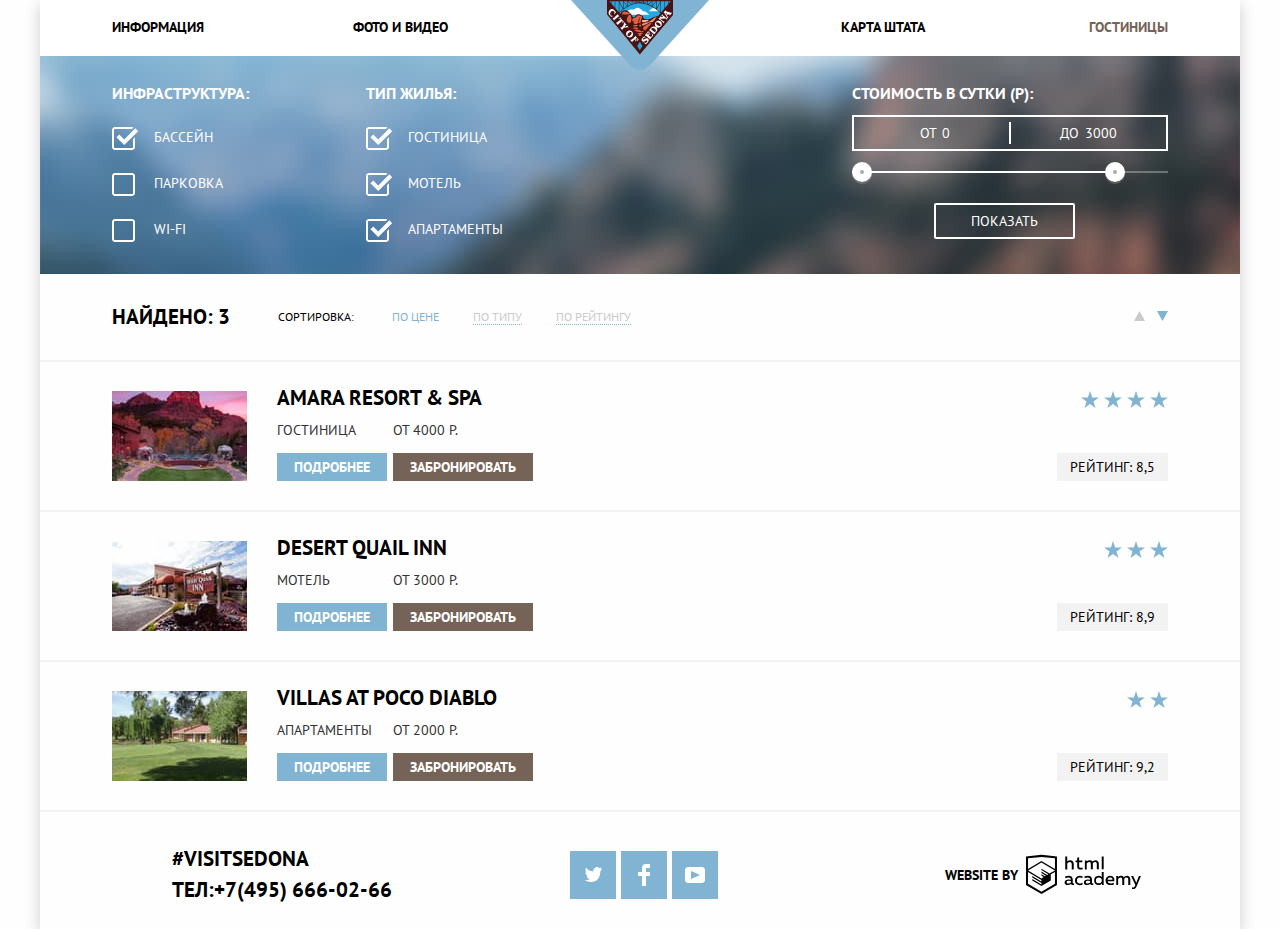
==== commit 40164203: "Закончил редактирование кода под PP" ====
--- a/catalog.html
+++ b/catalog.html
@@ -93,7 +93,9 @@
                 <span class="visually-hidden">Стоимость до</span>
               </button>
             </div>
-            <button class="button button-tertiary filter-button" type="submit">показать</button>
+            <div class="filter-button-wrapper">
+              <button class="button button-tertiary filter-button" type="submit">показать</button>
+            </div>
           </fieldset>
         </form>
       </section>
--- a/css/style.css
+++ b/css/style.css
@@ -247,7 +247,8 @@
   flex-wrap: wrap;
   position: absolute;
   left: 50%;
-  transform: translateX(-50%);
+  bottom: 0;
+  transform: translate(-50%, 100%);
   padding: 52px 57px;
   box-shadow: 3px 3px 7px 0px rgb(0, 0, 0, 0.35);
 }
@@ -301,7 +302,8 @@
   line-height: 26px;
   margin: 0;
   padding: 0;
-  margin-bottom: 6px;
+  margin-bottom: 11px;
+  margin-top: -6px; /* Для Pixel Perfect */
 }
 
 .button--details {
@@ -327,6 +329,7 @@
   color: #333333;
   font-weight: 400;
   display: block;
+  margin-bottom: 15px;
 }
 
 .catalog-item-rating {
@@ -406,6 +409,7 @@
 .input-checkbox + label {
   color: #ffffff;
   font-weight: 400;
+  cursor: pointer;
 }
 
 .input-text {
@@ -429,7 +433,7 @@
   padding-bottom: 8px;
   padding-left: 35px;
   display: block;
-  margin: 0 auto;
+  margin: 0 12px 0 0;
 }
 
 .filter-button:hover,
@@ -870,6 +874,12 @@
 .range-toggle-max:focus {
   transform: scale(1.2);
 }
+
+.filter-button-wrapper {
+  display: flex;
+  justify-content: center;
+}
+
 /*------------------- Фильтр--------------------------------- */
 
 input[type="radio"]:checked + label svg {
@@ -890,11 +900,6 @@
 
 .catalog-discription-wrapper:not(:last-child) {
   margin-right: 6px;
-}
-
-.catalog-type,
-.catalog-cost {
-  margin-bottom: 14px;
 }
 
 .calendar {
